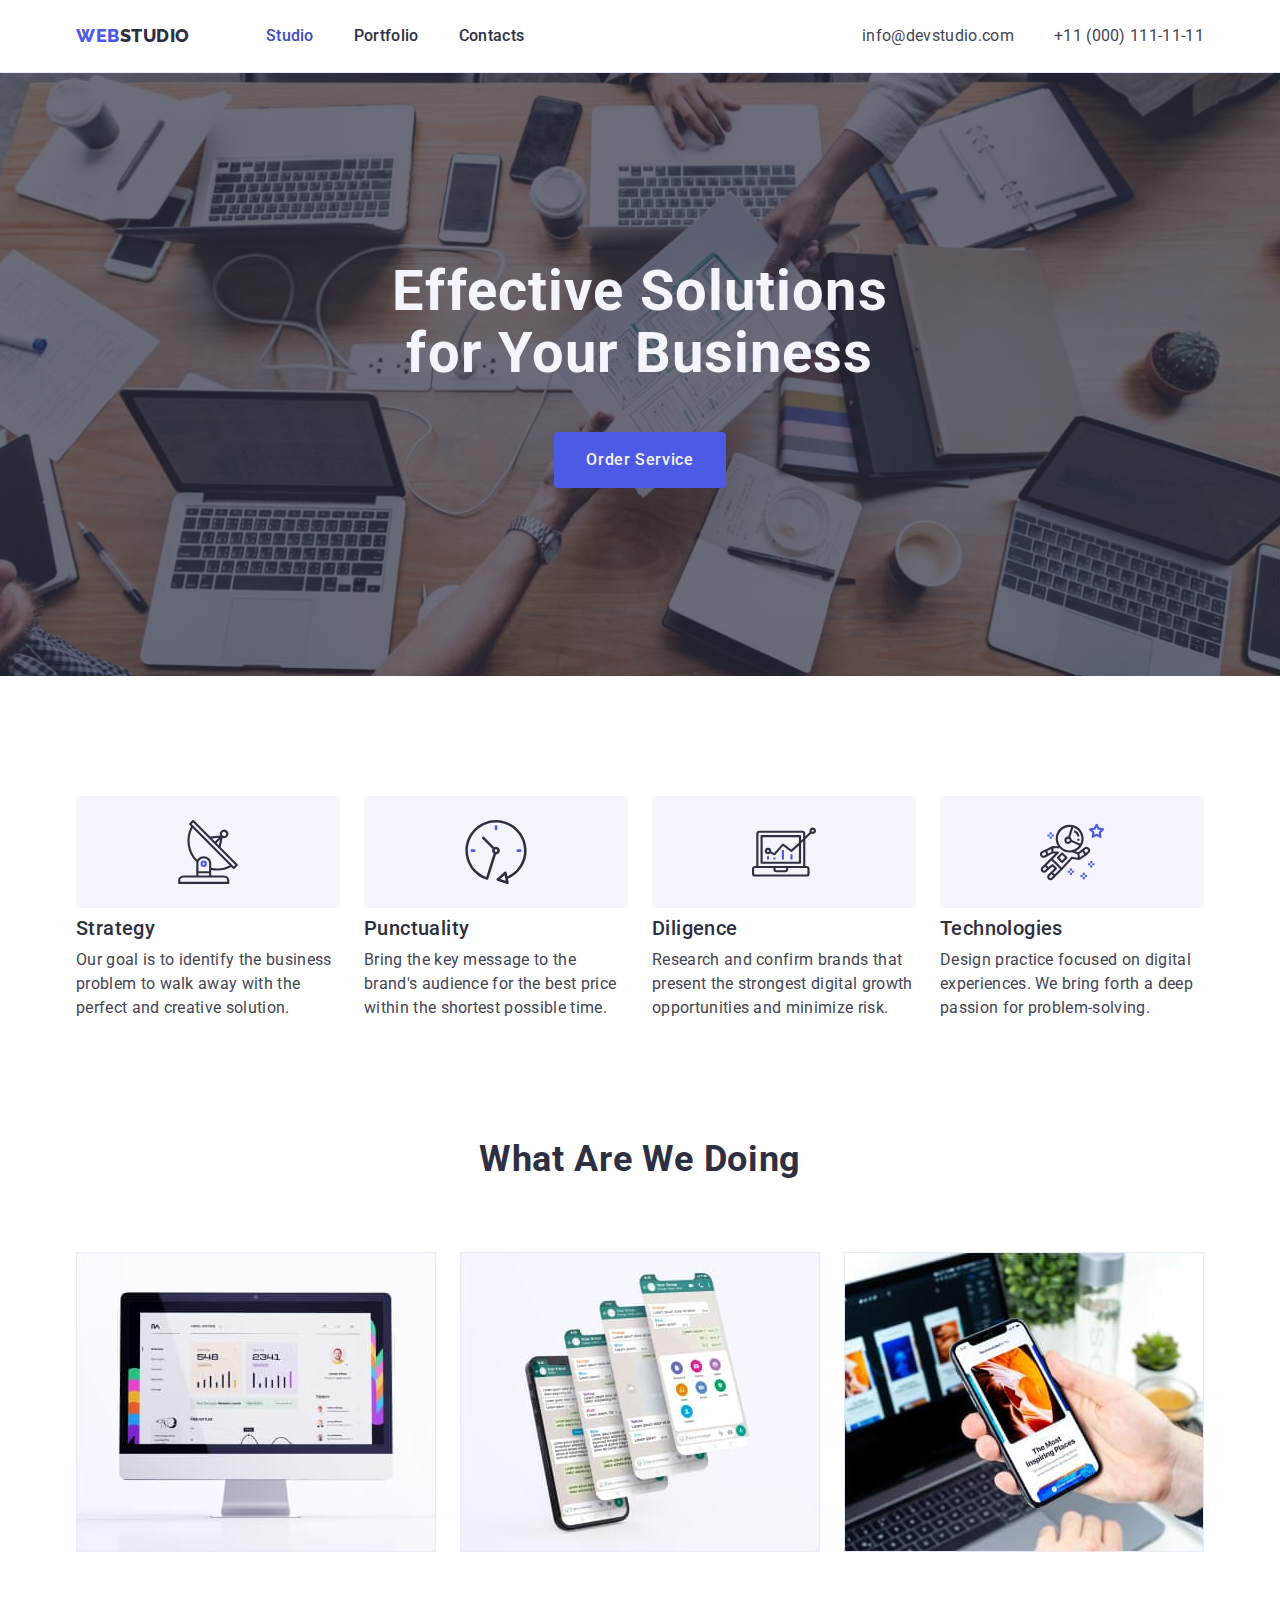
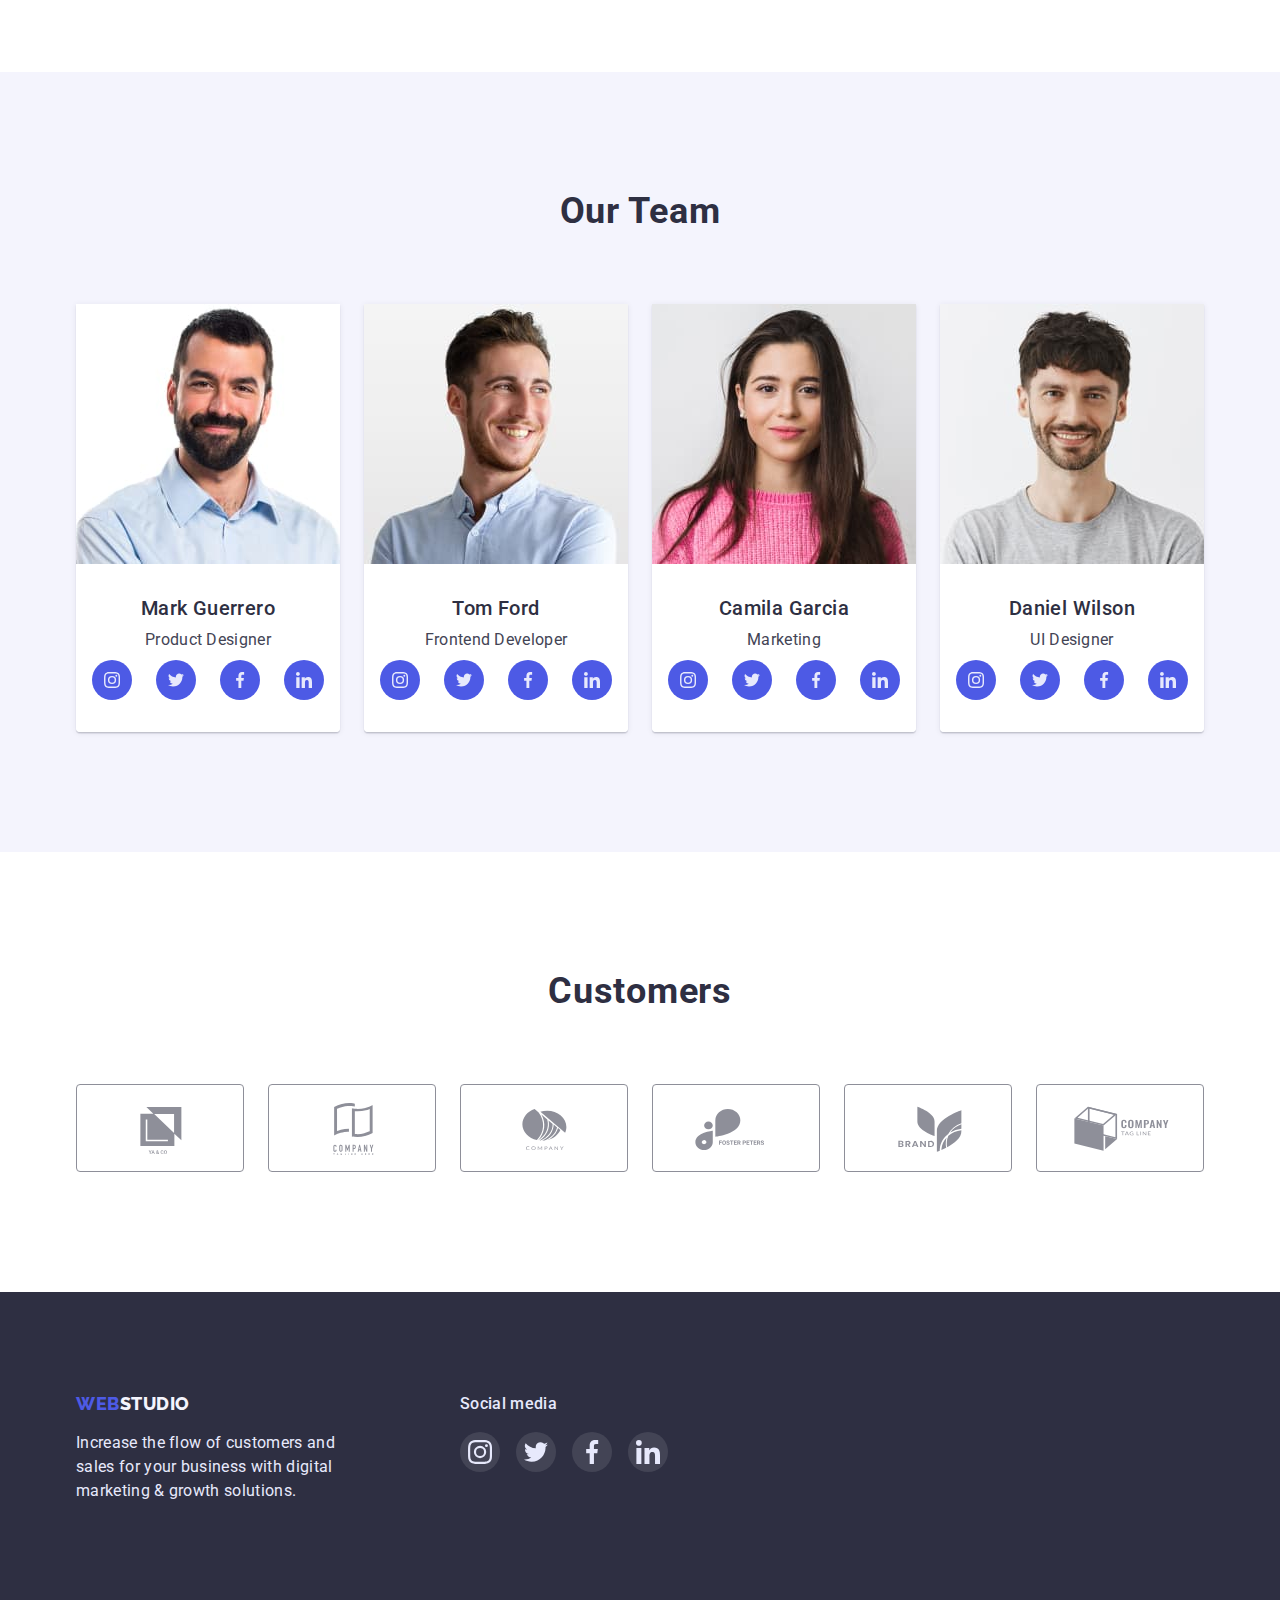
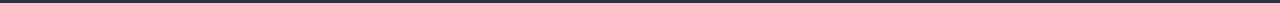
==== index.html @ f2f651f5 "HW 5 started" ====
<!DOCTYPE html>
<html lang="en">

<head>
    <meta charset="UTF-8">
    <meta http-equiv="X-UA-Compatible" content="IE=edge">
    <meta name="viewport" content="width=device-width, initial-scale=1.0">
    <title>WebStudio</title>
    <link
        href="https://fonts.googleapis.com/css2?family=Raleway:wght@800&family=Roboto:wght@400;500;700;900&display=swap"
        rel="stylesheet">
    <link rel="stylesheet"
        href="https://cdnjs.cloudflare.com/ajax/libs/modern-normalize/1.1.0/modern-normalize.min.css">
    <link rel="stylesheet" href="./css/styles.css">
</head>

<body class="body">

    <!-- Header top -->
    <header class="page-header">
        <div class="header container">
            <nav class="header__menu">
                <a href="./index.html" class="logo"> <span class="web">Web</span>Studio</a>
                <ul class="header__nav">
                    <li class="header__list"><a href="./index.html" class="header__link current">Studio</a></li>
                    <li class="header__list"><a href="./portfolio.html" class="header__link">Portfolio</a></li>
                    <li class="header__list"><a href="#contacts" class="header__link">Contacts</a></li>
                </ul>
            </nav>
            <address class="address">
                <ul class="address__list">
                    <li class="address__item">
                        <a href="mailto:info@devstudio.com" class="address__link email">info@devstudio.com</a>
                    </li>
                    <li class="address__item">
                        <a href="tel:+110001111111" class="address__link phone">+11 (000) 111-11-11</a>
                    </li>
                </ul>
            </address>
        </div>
    </header>
    <!-- /Header top -->

    <main>

        <!-- Hero -->
        <section class="hero section overlay">
            <div class="container container--hero">
                <h1 class="hero__title">Effective Solutions for Your Business</h1>
                <button type="button" class="btn">Order Service</button>
            </div>
        </section>
        <!-- /Hero -->

        <!-- Our features -->
        <section class="features section">
            <div class="container">
                <h2 class="visually-hidden">About us</h2>
                <ul class="features__list">
                    <li class="features__element features__element--antenna">
                        <h3 class="features__title">Strategy</h3>
                        <p class="features__description">Our goal is to identify the business
                            problem to walk away with the perfect and creative solution.</p>
                    </li>
                    <li class="features__element features__element--clock">
                        <h3 class="features__title">Punctuality</h3>
                        <p class="features__description">Bring the key message to the brand's audience for the best
                            price within the shortest possible
                            time.</p>
                    </li>
                    <li class="features__element features__element--diagram">
                        <h3 class="features__title">Diligence</h3>
                        <p class="features__description">Research and confirm brands that present the strongest digital
                            growth opportunities and
                            minimize
                            risk.</p>
                    </li>
                    <li class="features__element features__element--astronaut">
                        <h3 class="features__title">Technologies</h3>
                        <p class="features__description">Design practice focused on digital experiences. We bring forth
                            a deep passion for
                            problem-solving.</p>
                    </li>
                </ul>
            </div>
        </section>
        <!-- /About section -->

        <!-- Our work -->
        <section class="work section">
            <div class="container">
                <h2 class="work__title">What are we doing</h2>
                <ul class="work__list">
                    <li class="work__element">
                        <img src="./images/work/work1.jpg" width="360" height="300" alt="website">
                    </li>
                    <li class="work__element">
                        <img src="./images/work/work2.jpg" width="360" height="300" alt="mobile apps">
                    </li>
                    <li class="work__element">
                        <img src="./images/work/work3.jpg" width="360" height="300" alt="design">
                    </li>
                </ul>
            </div>
        </section>
        <!-- /Our work -->

        <!-- Our team -->
        <section class="team section">
            <div class="container">
                <h2 class="team__title">Our Team</h2>
                <ul class="team__list">
                    <li class="team__element">
                        <img src="./images/team/team1.jpg" width="264" height="260" alt="Mark Guerrero">
                        <div class="team__card">
                            <h3 class="team__member">Mark Guerrero</h3>
                            <p class="team__text">Product Designer</p>
                            <ul class="team__sn-list list">
                                <li class="team__sn-element">
                                    <a href="" class="link-socialnetworks">
                                        <svg class="icon-socialnetworks">
                                            <use href="./images/svg/social_media/defs.svg#icon-instagram"></use>
                                        </svg>
                                    </a>
                                </li>
                                <li class="team__sn-element">
                                    <a href="" class="link-socialnetworks">
                                        <svg class="icon-socialnetworks">
                                            <use href="./images/svg/social_media/defs.svg#icon-twitter"></use>
                                        </svg>
                                    </a>
                                </li>
                                <li class="team__sn-element">
                                    <a href="" class="link-socialnetworks">
                                        <svg class="icon-socialnetworks">
                                            <use href="./images/svg/social_media/defs.svg#icon-facebook"></use>
                                        </svg>
                                    </a>
                                </li>
                                <li class="team__sn-element">
                                    <a href="" class="link-socialnetworks">
                                        <svg class="icon-socialnetworks">
                                            <use href="./images/svg/social_media/defs.svg#icon-linkedin"></use>
                                        </svg>
                                    </a>
                                </li>
                            </ul>
                        </div>
                    </li>
                    <li class="team__element">
                        <img src="./images/team/team2.jpg" width="264" height="260" alt="Tom Ford">
                        <div class="team__card">
                            <h3 class="team__member">Tom Ford</h3>
                            <p class="team__text">Frontend Developer</p>
                            <ul class="team__sn-list list">
                                <li class="team__sn-element">
                                    <a href="" class="link-socialnetworks">
                                        <svg class="icon-socialnetworks">
                                            <use href="./images/svg/social_media/defs.svg#icon-instagram"></use>
                                        </svg>
                                    </a>
                                </li>
                                <li class="team__sn-element">
                                    <a href="" class="link-socialnetworks">
                                        <svg class="icon-socialnetworks">
                                            <use href="./images/svg/social_media/defs.svg#icon-twitter"></use>
                                        </svg>
                                    </a>
                                </li>
                                <li class="team__sn-element">
                                    <a href="" class="link-socialnetworks">
                                        <svg class="icon-socialnetworks">
                                            <use href="./images/svg/social_media/defs.svg#icon-facebook"></use>
                                        </svg>
                                    </a>
                                </li>
                                <li class="team__sn-element">
                                    <a href="" class="link-socialnetworks">
                                        <svg class="icon-socialnetworks">
                                            <use href="./images/svg/social_media/defs.svg#icon-linkedin"></use>
                                        </svg>
                                    </a>
                                </li>
                            </ul>
                        </div>
                    </li>
                    <li class="team__element">
                        <img src="./images/team/team3.jpg" width="264" height="260" alt="Camila Garcia">
                        <div class="team__card">
                            <h3 class="team__member">Camila Garcia</h3>
                            <p class="team__text">Marketing</p>
                            <ul class="team__sn-list list">
                                <li class="team__sn-element">
                                    <a href="" class="link-socialnetworks">
                                        <svg class="icon-socialnetworks">
                                            <use href="./images/svg/social_media/defs.svg#icon-instagram"></use>
                                        </svg>
                                    </a>
                                </li>
                                <li class="team__sn-element">
                                    <a href="" class="link-socialnetworks">
                                        <svg class="icon-socialnetworks">
                                            <use href="./images/svg/social_media/defs.svg#icon-twitter"></use>
                                        </svg>
                                    </a>
                                </li>
                                <li class="team__sn-element">
                                    <a href="" class="link-socialnetworks">
                                        <svg class="icon-socialnetworks">
                                            <use href="./images/svg/social_media/defs.svg#icon-facebook"></use>
                                        </svg>
                                    </a>
                                </li>
                                <li class="team__sn-element">
                                    <a href="" class="link-socialnetworks">
                                        <svg class="icon-socialnetworks">
                                            <use href="./images/svg/social_media/defs.svg#icon-linkedin"></use>
                                        </svg>
                                    </a>
                                </li>
                            </ul>
                        </div>
                    </li>
                    <li class="team__element">
                        <img src="./images/team/team4.jpg" width="264" height="260" alt="Daniel Wilson">
                        <div class="team__card">
                            <h3 class="team__member">Daniel Wilson</h3>
                            <p class="team__text">UI Designer</p>
                            <ul class="team__sn-list list">
                                <li class="team__sn-element">
                                    <a href="" class="link-socialnetworks">
                                        <svg class="icon-socialnetworks">
                                            <use href="./images/svg/social_media/defs.svg#icon-instagram"></use>
                                        </svg>
                                    </a>
                                </li>
                                <li class="team__sn-element">
                                    <a href="" class="link-socialnetworks">
                                        <svg class="icon-socialnetworks">
                                            <use href="./images/svg/social_media/defs.svg#icon-twitter"></use>
                                        </svg>
                                    </a>
                                </li>
                                <li class="team__sn-element">
                                    <a href="" class="link-socialnetworks">
                                        <svg class="icon-socialnetworks">
                                            <use href="./images/svg/social_media/defs.svg#icon-facebook"></use>
                                        </svg>
                                    </a>
                                </li>
                                <li class="team__sn-element">
                                    <a href="" class="link-socialnetworks">
                                        <svg class="icon-socialnetworks">
                                            <use href="./images/svg/social_media/defs.svg#icon-linkedin"></use>
                                        </svg>
                                    </a>
                                </li>
                            </ul>
                        </div>
                    </li>
                </ul>
            </div>
        </section>
        <!-- /Our team -->


        <!-- Customers -->

        <section class="customers section">
            <div class="container">
                <h2 class="customers__title">Customers</h2>
                <ul class="customers__list">
                    <li class="customers__element">
                        <a href="" class="customers__link">
                            <svg class="customers__icon">
                                <use href="./images/svg/customers/defs.svg#icon-logo1"></use>
                            </svg>
                        </a>
                    </li>
                    <li class="customers__element">
                        <a href="" class="customers__link">
                            <svg class="customers__icon">
                                <use href="./images/svg/customers/defs.svg#icon-logo2"></use>
                            </svg>
                        </a>
                    </li>
                    <li class="customers__element">
                        <a href="" class="customers__link">
                            <svg class="customers__icon">
                                <use href="./images/svg/customers/defs.svg#icon-logo3"></use>
                            </svg>
                        </a>
                    </li>
                    <li class="customers__element">
                        <a href="" class="customers__link">
                            <svg class="customers__icon">
                                <use href="./images/svg/customers/defs.svg#icon-logo4"></use>
                            </svg>
                        </a>
                    </li>
                    <li class="customers__element">
                        <a href="" class="customers__link">
                            <svg class="customers__icon">
                                <use href="./images/svg/customers/defs.svg#icon-logo5"></use>
                            </svg>
                        </a>
                    </li>
                    <li class="customers__element">
                        <a href="" class="customers__link">
                            <svg class="customers__icon">
                                <use href="./images/svg/customers/defs.svg#icon-logo6"></use>
                            </svg>
                        </a>
                    </li>
                </ul>
            </div>
        </section>
        <!-- /Customers -->

    </main>

    <!-- Footer -->
    <footer class="footer">
        <div class="container footer__container">
            <div class="footer__contacts">
                <a href="./index.html" class="logo footer__logo"> <span class="web">Web</span>Studio</a>
                <p class="footer__text" id="contacts">Increase the flow of customers and sales for your business
                    with
                    digital marketing & growth solutions.
                </p>
            </div>
            <div class="footer__social">
                <p class="footer__social--text">Social media</p>
                <ul class="footer__social--list">
                    <li class="footer__social--element">
                        <a href="" class="footer__social--link">
                            <svg class="footer__social--icon">
                                <use href="./images/svg/social_media/defs.svg#icon-instagram"></use>
                            </svg>
                        </a>
                    </li>
                    <li class="footer__social--element">
                        <a href="" class="footer__social--link">
                            <svg class="footer__social--icon">
                                <use href="./images/svg/social_media/defs.svg#icon-twitter"></use>
                            </svg>
                        </a>
                    </li>
                    <li class="footer__social--element">
                        <a href="" class="footer__social--link">
                            <svg class="footer__social--icon">
                                <use href="./images/svg/social_media/defs.svg#icon-facebook"></use>
                            </svg>
                        </a>
                    </li>
                    <li class="footer__social--element">
                        <a href="" class="footer__social--link">
                            <svg class="footer__social--icon">
                                <use href="./images/svg/social_media/defs.svg#icon-linkedin"></use>
                            </svg>
                        </a>
                    </li>
                </ul>
            </div>
        </div>
    </footer>
    <!-- /Footer -->
</body>

</html>
---- css/styles.css ----
:root {
	--primary-brand: #4d5ae5;
	--pressed-state: #404bbf;
	--dark: #2e2f42;
	--success: #31d0aa;
	--text: #434455;
	--subtle-text: #8e8f99;
	--accent: #e7e9fc;
	--light: #f4f4fd;
	--modal-overlay: #2e2f42;
	--hero-background: #2e2f42;
	--white: #ffffff;
	--card-set-gap: 24px;
	--cornflower: rgba(231, 233, 252, 1);
	--footer-social-bg: rgba(255, 255, 255, 0.1);
	--card-shadow: 0px 1px 6px rgba(46, 47, 66, 0.08), 0px 1px 1px rgba(46, 47, 66, 0.16),
		0px 2px 1px rgba(46, 47, 66, 0.08);
	--portfolio-btn-shadow: 0px 3px 1px rgba(0, 0, 0, 0.1), 0px 2px 1px rgba(0, 0, 0, 0.08),
		0px 2px 2px rgba(0, 0, 0, 0.12);
	--card-shadow-portfolio: 0px 1px 6px rgba(46, 47, 66, 0.08);
}

/* -------------------MAIN PAGE---------------------- */

body {
	background-color: #ffffff;
	color: var(--text);

	font-family: Roboto, sans-serif;
	font-style: normal;
}

/* -------------------GLOBAL---------------------- */

a {
	text-decoration: none;
	font-style: normal;
}

ul,
ol {
	margin: 0;
	padding: 0;
	list-style: none;
}

img {
	display: block;
	max-width: 100%;
	height: auto;
}

h1,
h2,
h3,
p {
	margin: 0;
}

li {
	padding: 0;
	margin: 0;
	list-style: none;
}

.visually-hidden {
	white-space: nowrap;
	position: absolute;
	width: 1px;
	height: 1px;
	overflow: hidden;
	border: 0;
	padding: 0;
	clip: rect(0 0 0 0);
	clip-path: inset(50%);
	margin: -1px;
}

/* -------------------FLEXBOX---------------------- */

.container {
	width: 1158px;
	padding-left: 15px;
	padding-right: 15px;
	margin-left: auto;
	margin-right: auto;
	/* outline: 2px solid tomato; */
}

.section {
	padding-top: 120px;
	padding-bottom: 120px;
}

.section--no-padding {
	padding-top: 0px;
	padding-bottom: 0px;
}

/* -------------------HEADER---------------------- */

.page-header {
	border-bottom: 1px solid var(--cornflower);
	box-shadow: 0px 2px 1px rgba(46, 47, 66, 0.08), 0px 1px 1px rgba(46, 47, 66, 0.16), 0px 1px 6px rgba(46, 47, 66, 0.08);
}

.logo {
	padding: 24px 0 24px;

	color: var(--dark);

	font-family: Raleway;
	text-transform: uppercase;
	font-weight: 800;
	font-size: 18px;
	line-height: 1.3;
	letter-spacing: 0.03em;
}

.web {
	color: var(--primary-brand);
}

/* -------------------SITE NAV---------------------- */

.header,
.header__nav,
.header__menu,
.address__list {
	display: flex;
	align-items: center;
}

.header__nav {
	margin-left: 76px;
}

.header__link {
	display: block;
	padding: 24px 0 24px;
	color: var(--dark);

	font-weight: 500;
	font-size: 16px;
	line-height: 1.5;
	letter-spacing: 0.02em;
}

.current,
.header__link:hover,
.header__link:focus {
	color: var(--pressed-state);
}

.address {
	margin-left: auto;
}

.address__link {
	display: block;
	padding: 24px 0 24px;
	color: var(--text);

	font-size: 16px;
	line-height: 1.5;
	letter-spacing: 0.02em;
}

.header__list,
.address__item {
	margin-right: 40px;
}

.header__list:last-child,
.address__item:last-child {
	margin-right: 0px;
}

.address__link:hover,
.address__link:focus {
	color: var(--pressed-state);
}

/* -------------------HERO---------------------- */

.hero {
	padding-top: 188px;
	padding-bottom: 188px;
	text-align: center;

	/* background: var(--hero-background); */
}

.container--hero {
	width: 530px;
}

.overlay {
	max-width: 1440px;
	margin-left: auto;
	margin-right: auto;
	background-image: linear-gradient(to right, rgba(46, 47, 66, 0.7), rgba(46, 47, 66, 0.7)),
		url("../images/people-office.jpg");
	background-size: cover;
	background-position: center;
	background-repeat: no-repeat;
}

.hero__title {
	margin-bottom: 48px;

	color: var(--light);
	font-size: 56px;
	line-height: 1.1;

	letter-spacing: 0.02em;
}

/* -------------------BUTTON---------------------- */

.btn {
	min-width: 169px;
	padding: 16px 32px;

	color: var(--light);
	background-color: var(--primary-brand);
	cursor: pointer;
	border: 0mm;
	border-radius: 4px;

	font-family: Roboto, sans-serif;
	font-weight: 500;
	font-size: 16px;
	line-height: 1.5;
	text-align: center;
	letter-spacing: 0.04em;
}

.btn:hover,
.btn:focus {
	background-color: var(--pressed-state);
}

/* -------------------PORTFOLIO BUTTON--------------------- */

.portfolio__section {
	padding-top: 96px;
	padding-bottom: 120px;
}

.navigation__list {
	align-items: center;
}

.navigation__li:not(:last-child) {
	margin-right: 24px;
}

.btn--portfolio {
	color: var(--primary-brand);
	background-color: var(--light);
	border: 1px solid var(--cornflower);
}

.btn--portfolio {
	min-width: auto;
	padding: 12px 24px 12px 24px;
}

.btn--portfolio:hover,
.btn--portfolio:focus {
	color: var(--light);
	background-color: var(--pressed-state);
	box-shadow: var(--portfolio-btn-shadow);
}

/* -------------------FEATURES SECTION---------------------- */

.features__list {
	display: flex;
}

.features__element {
	width: 264px;
}

.features__element:not(:last-child) {
	margin-right: 24px;
}

.features__title {
	margin-bottom: 8px;

	color: var(--dark);

	font-weight: 500;
	font-size: 20px;
	line-height: 1.2;
	letter-spacing: 0.02em;
}

.features__description {
	font-size: 16px;
	line-height: 1.5;
	letter-spacing: 0.02em;
}

.features__element::before {
	display: block;
	content: "";
	height: 112px;
	margin-bottom: 8px;
	border-radius: 4px;
	background-size: contain;
	background-repeat: no-repeat;
	background-position: center;
	background-size: 64px;
	background-color: var(--light);
}

.features__element--antenna::before {
	background-image: url(../images/svg/features/antenna.svg);
}

.features__element--clock::before {
	background-image: url(../images/svg/features/clock.svg);
}

.features__element--diagram::before {
	background-image: url(../images/svg/features/diagram.svg);
}

.features__element--astronaut::before {
	background-image: url(../images/svg/features/astronaut.svg);
}
/* -------------------WORK SECTION---------------------- */

.work {
	padding-top: 0;
}

.work__list,
.team__list {
	display: flex;
}

.work__element:not(:last-child) {
	margin-right: 24px;
}

.work__title,
.team__title,
.customers__title {
	margin-bottom: 72px;

	color: var(--dark);

	font-size: 36px;
	line-height: 1.11;
	text-align: center;
	letter-spacing: 0.02em;
	text-transform: capitalize;
}

/* -------------------TEAM SECTION---------------------- */

.team {
	background: var(--light);
}

.team__list .team__element:last-child {
	margin-right: 0px;
}

.team__element {
	margin-right: 24px;
	box-sizing: border-box;
	box-shadow: var(--card-shadow);
	border-radius: 0px 0px 4px 4px;
	overflow: hidden;

	background-color: var(--light);
}

.team__card {
	padding: 32px 16px;
	background-color: var(--white);
	text-align: center;
}

.team__member {
	margin-bottom: 8px;
	color: var(--dark);

	font-weight: 500;
	font-size: 20px;
	line-height: 1.2;
	text-align: center;
	letter-spacing: 0.02em;
}

.team__text {
	margin-bottom: 8px;
	font-size: 16px;
	line-height: 1.5;
	text-align: center;
	letter-spacing: 0.02em;
}

.team__sn-list {
	display: flex;
	align-items: center;
	flex-wrap: wrap;
	column-gap: 24px;
	padding: 0;
	margin: 0;
}

.link-socialnetworks {
	width: 40px;
	height: 40px;
	display: flex;
	flex-direction: row;
	align-items: center;
	justify-content: center;
	border-radius: 50px;
	background-color: var(--primary-brand);
}

.icon-socialnetworks {
	width: 16px;
	height: 16px;
	fill: var(--accent);
}

.link-socialnetworks:hover,
.link-socialnetworks:focus {
	background-color: var(--pressed-state);
}

/* -------------------CUSTOMERS SECTION---------------------- */

.customers__list {
	display: flex;
	justify-content: space-between;
}

.customers__link {
	display: flex;
	align-items: center;
	justify-content: center;
	width: 168px;
	height: 88px;
	margin-right: 24px;
	box-sizing: border-box;
	border: 1px solid var(--subtle-text);
	border-radius: 4px;
}

.customers__link:last-child {
	margin-right: 0px;
}

.customers__icon {
	width: 104px;
	height: 56px;
	fill: var(--subtle-text);
}

.customers__link:hover .customers__icon,
.customers__link:focus .customers__icon {
	fill: var(--pressed-state);
}

.customers__link:hover,
.customers__link:focus {
	border: 1px solid var(--pressed-state);
	fill: var(--pressed-state);
}

/* -------------------PORTFOLIO---------------------- */

.navigation__list {
	display: flex;
	justify-content: center;
	margin-bottom: 72px;
}

.portfolio__list {
	display: flex;
	flex-wrap: wrap;
	gap: 48px 24px;
	padding: 0;
	margin: 0;
}

.portfolio__element {
	width: 360px;
	border: 1px solid var(--accent);
	box-shadow: var(--card-shadow-portfolio);
}

.portfolio__element:nth-child(n + 7) {
	margin-bottom: 0px;
}

.portfolio__link:hover,
.portfolio__link:focus {
	display: block;
	box-shadow: var(--card-shadow);
}

.portfolio__card {
	padding: 32px 16px;
	background-color: var(--white);
	border-left: 1px solid var(--cornflower);
	border-right: 1px solid var(--cornflower);
	border-bottom: 1px solid var(--cornflower);
}

.portfolio__item {
	margin-bottom: 8px;
	color: var(--dark);
	font-weight: 500;
	font-size: 20px;
	line-height: 1.2;

	letter-spacing: 0.02em;
}

.portfolio__text {
	color: var(--text);
	font-size: 16px;
	line-height: 1.5;

	letter-spacing: 0.02em;
}

/* -------------------FOOTER---------------------- */

.footer {
	padding: 100px 16px 100px;
	background: var(--dark);
}

.footer__container {
	display: flex;
}

.footer__logo {
	display: inline-block;
	margin-bottom: 16px;
	padding: 0;
	color: var(--light);
}

.footer__text {
	width: 264px;
	color: var(--accent);
	font-size: 16px;
	line-height: 1.5;
	letter-spacing: 0.02em;
}

.footer__social {
	margin-left: 120px;
}

.footer__social--text {
	margin-bottom: 16px;

	color: var(--accent);

	font-style: normal;
	font-weight: 500;
	font-size: 16px;
	line-height: 1.5;
	letter-spacing: 0.02em;
}

.footer__social--list {
	display: flex;
	gap: 16px;
}

.footer__social--element {
	height: 40px;
	width: 40px;
	border-radius: 50%;
	cursor: pointer;
	background-color: var(--footer-social-bg);
}

.footer__social--link {
	width: 40px;
	height: 40px;
	display: flex;
	flex-direction: row;
	align-items: center;
	justify-content: center;
	border-radius: 50px;
	fill: var(--accent);
}

.footer__social--link:hover,
.footer__social--link:focus {
	background-color: var(--success);
}

.footer__social--icon {
	width: 24px;
	height: 24px;
}
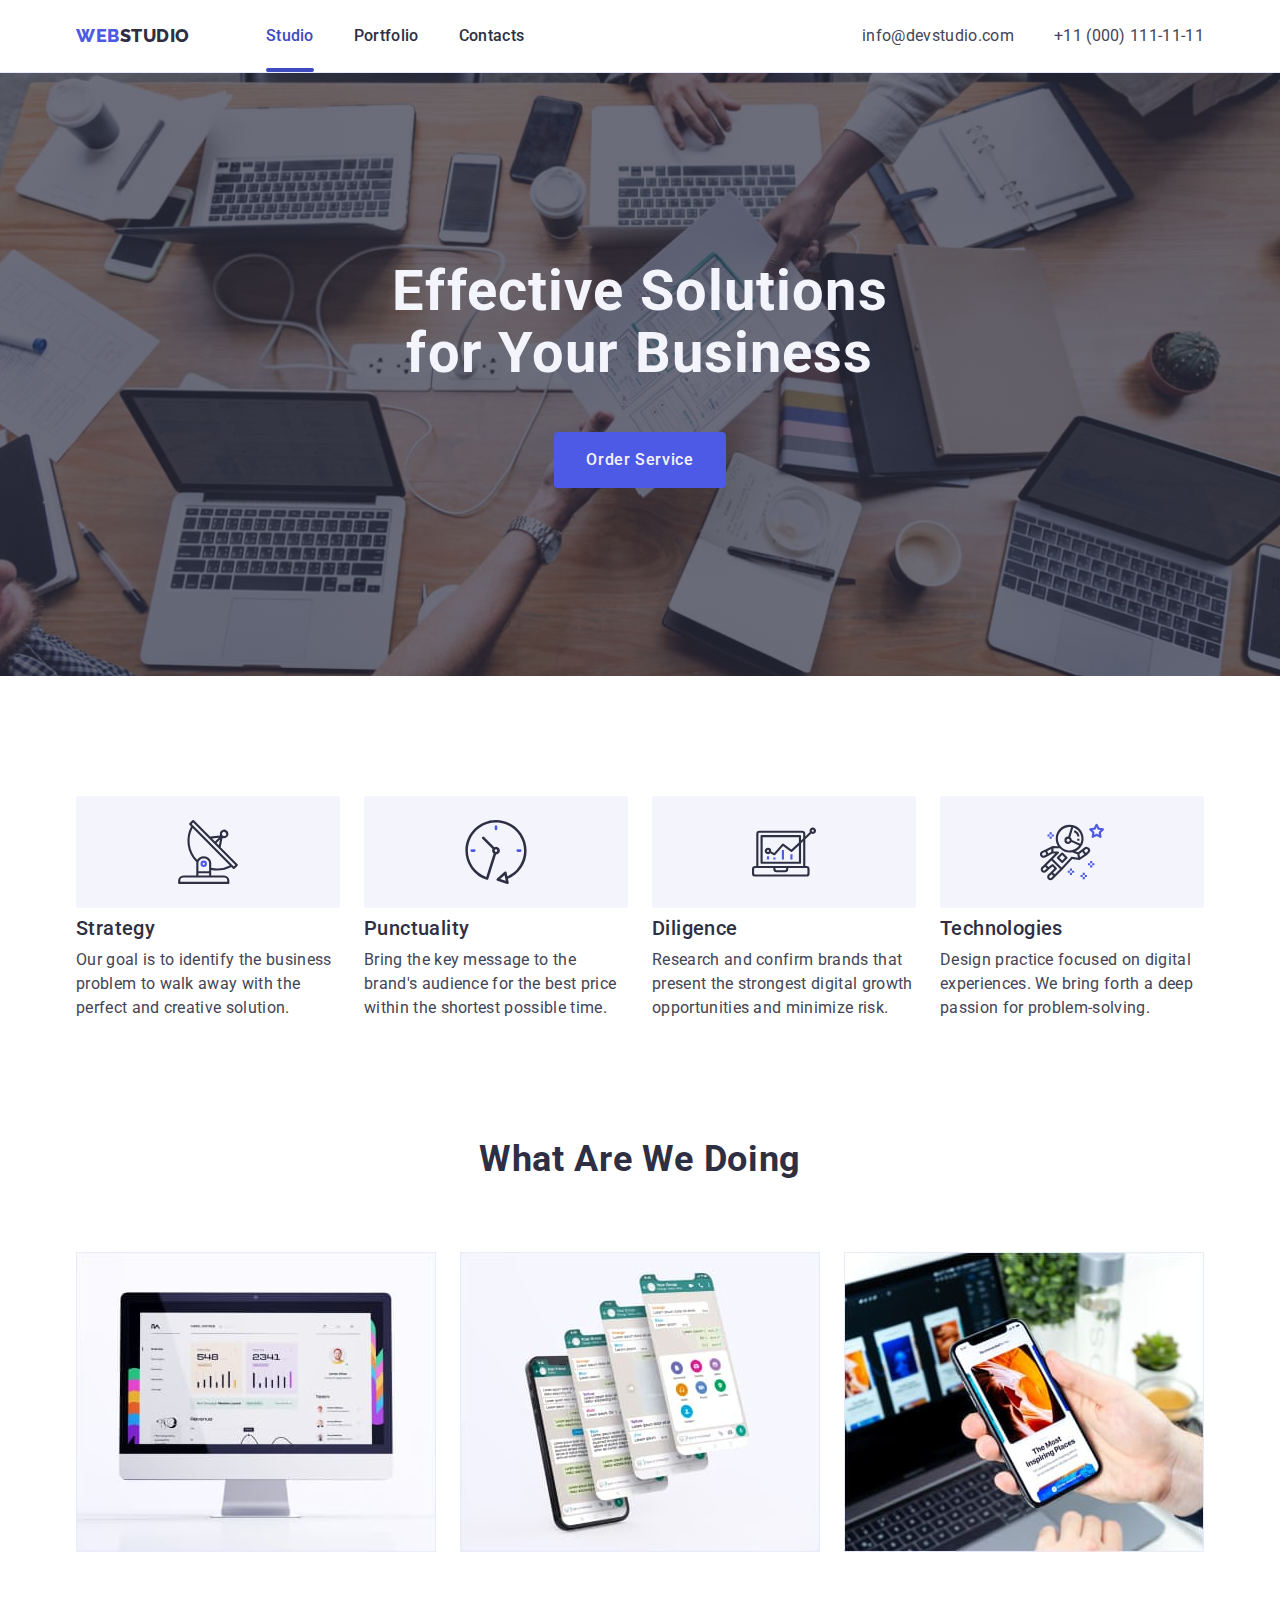
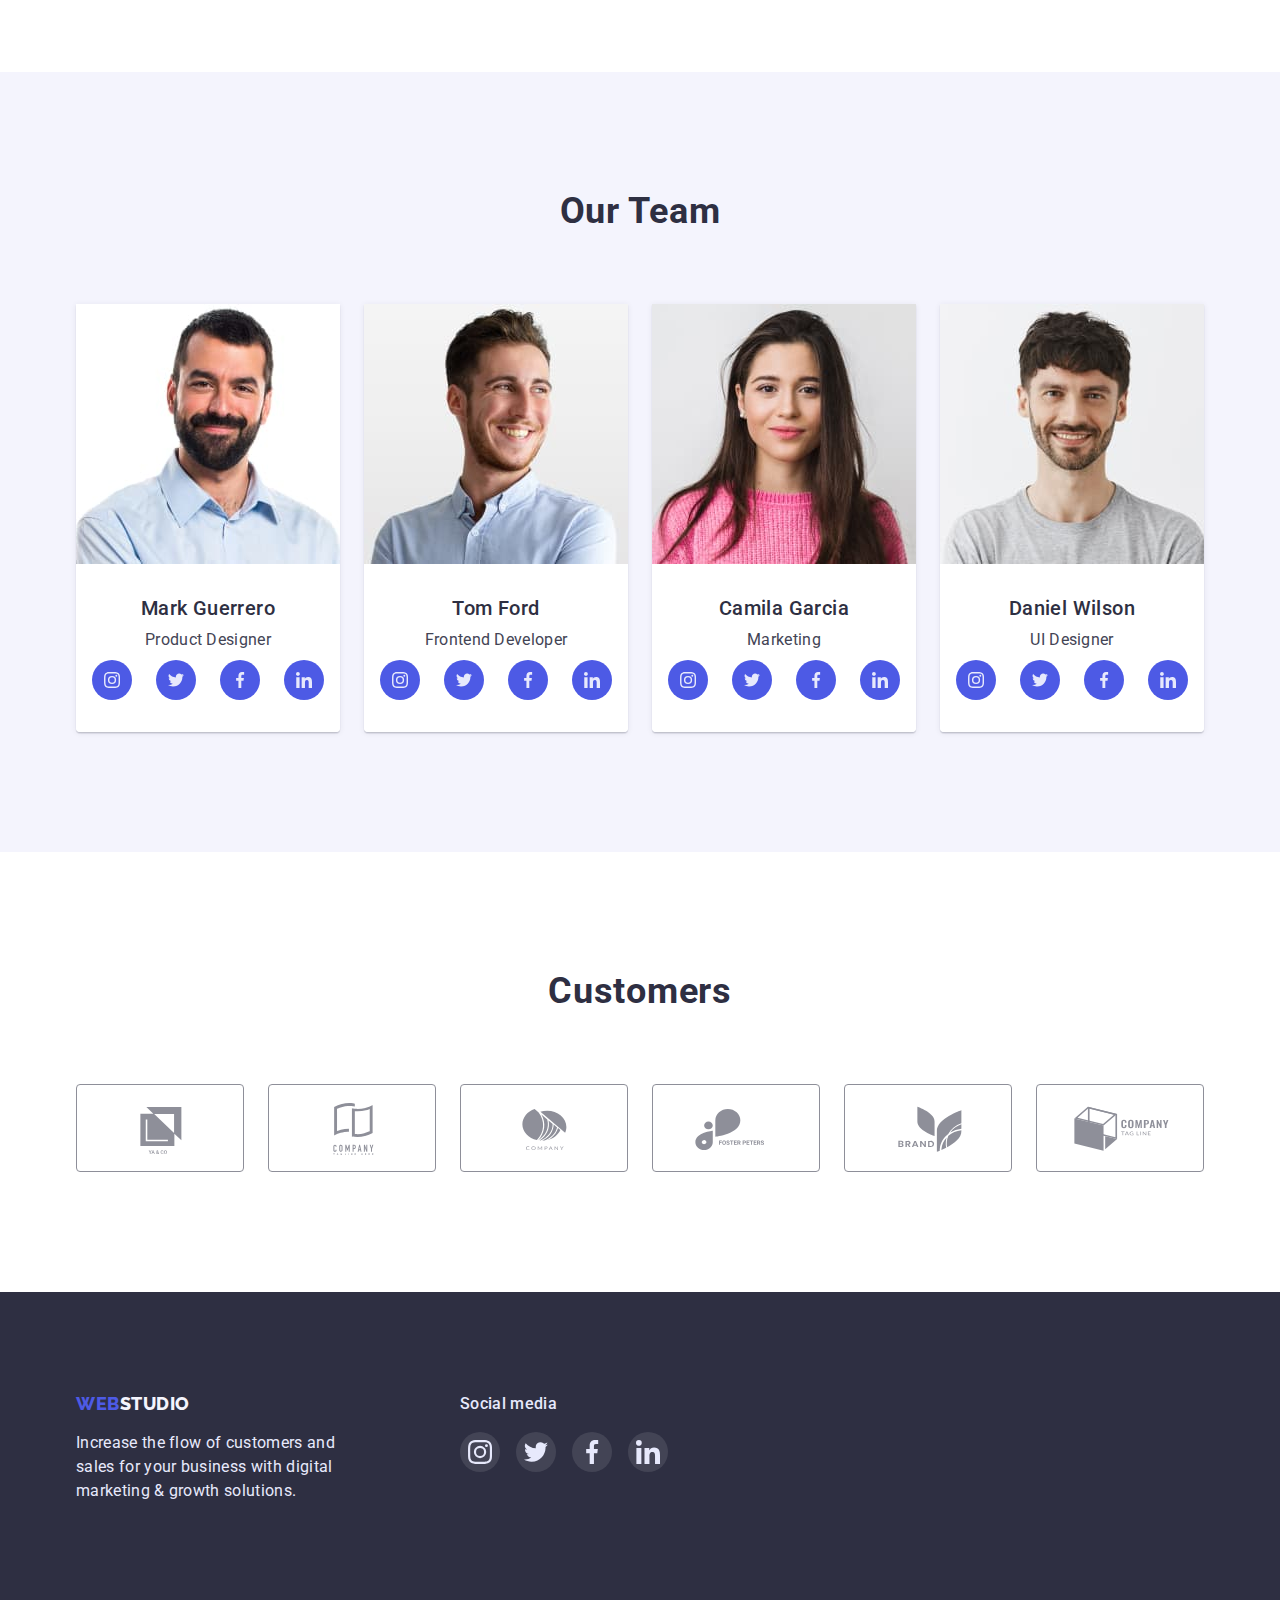
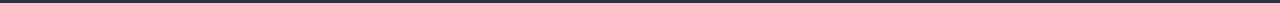
==== commit dc2f004f: "animation finished" ====
--- a/index.html
+++ b/index.html
@@ -47,8 +47,20 @@
         <section class="hero section overlay">
             <div class="container container--hero">
                 <h1 class="hero__title">Effective Solutions for Your Business</h1>
-                <button type="button" class="btn">Order Service</button>
-            </div>
+                <button type="button" class="btn" data-modal-open>Order Service</button>
+
+                <div class="backdrop is-hidden" data-modal>
+                    <div class="modal">
+                        <p class="backdrop-text">Lorem ipsum dolor</p>
+                        <button class="close-button" data-modal-close>
+                            <svg class="close-icon">
+                                <use href="./images/svg/hero/defs.svg#icon-close-black"></use>
+                            </svg>
+                        </button>
+                    </div>
+                </div>
+            </div>
+            <script src="./js/modal.js"></script>
         </section>
         <!-- /Hero -->
 
--- a/css/styles.css
+++ b/css/styles.css
@@ -13,11 +13,14 @@
 	--card-set-gap: 24px;
 	--cornflower: rgba(231, 233, 252, 1);
 	--footer-social-bg: rgba(255, 255, 255, 0.1);
+	--backdrop-color: rgba(0, 0, 0, 0.2);
+	--backdrop-frame-color: rgba(255, 255, 255, 1);
 	--card-shadow: 0px 1px 6px rgba(46, 47, 66, 0.08), 0px 1px 1px rgba(46, 47, 66, 0.16),
 		0px 2px 1px rgba(46, 47, 66, 0.08);
 	--portfolio-btn-shadow: 0px 3px 1px rgba(0, 0, 0, 0.1), 0px 2px 1px rgba(0, 0, 0, 0.08),
 		0px 2px 2px rgba(0, 0, 0, 0.12);
 	--card-shadow-portfolio: 0px 1px 6px rgba(46, 47, 66, 0.08);
+	--timing: cubic-bezier(0.4, 0, 0.2, 1);
 }
 
 /* -------------------MAIN PAGE---------------------- */
@@ -136,6 +139,7 @@
 }
 
 .header__link {
+	position: relative;
 	display: block;
 	padding: 24px 0 24px;
 	color: var(--dark);
@@ -150,6 +154,21 @@
 .header__link:hover,
 .header__link:focus {
 	color: var(--pressed-state);
+	transition: color 250ms var(--timing);
+}
+
+.current::after {
+	content: "";
+	position: absolute;
+	left: 0;
+	bottom: 0;
+
+	display: block;
+	width: 100%;
+	height: 4px;
+	border-radius: 2px;
+
+	background-color: var(--pressed-state);
 }
 
 .address {
@@ -179,6 +198,7 @@
 .address__link:hover,
 .address__link:focus {
 	color: var(--pressed-state);
+	transition: color 250ms var(--timing);
 }
 
 /* -------------------HERO---------------------- */
@@ -187,8 +207,6 @@
 	padding-top: 188px;
 	padding-bottom: 188px;
 	text-align: center;
-
-	/* background: var(--hero-background); */
 }
 
 .container--hero {
@@ -216,6 +234,76 @@
 	letter-spacing: 0.02em;
 }
 
+.backdrop {
+	position: fixed;
+	top: 0;
+	left: 0;
+
+	width: 100%;
+	height: 100%;
+
+	background-color: var(--backdrop-color);
+
+	transition: opacity 250ms var(--timing), visibility 250ms var(--timing);
+}
+
+.modal {
+	position: absolute;
+	top: 50%;
+	left: 50%;
+	transform: translate(-50%, -50%);
+	border-radius: 4px;
+
+	width: 408px;
+	height: 576px;
+
+	padding: 40px 20px 40px 20px;
+	text-align: center;
+
+	background-color: var(--backdrop-frame-color);
+	box-shadow: 0px 2px 3px rgba(0, 0, 0, 0.2), 0px 1px 3px rgba(0, 0, 0, 0.14), 0px 1px 5px rgba(0, 0, 0, 0.12);
+}
+
+.backdrop.is-hidden {
+	visibility: hidden;
+	opacity: 0;
+	pointer-events: none;
+
+	transition: opacity 250ms var(--timing), visibility 250ms var(--timing);
+}
+
+.close-button {
+	position: absolute;
+	top: 24px;
+	right: 24px;
+
+	display: flex;
+	align-items: center;
+	justify-content: center;
+	width: 24px;
+	height: 24px;
+
+	background: var(--accent);
+	border: 2px solid var(--backdrop-color);
+	border-radius: 50px;
+	box-sizing: border-box;
+
+	cursor: pointer;
+}
+
+.close-icon {
+	width: 8px;
+	height: 8px;
+	fill: var(--dark);
+	transition: fill 250ms var(--timing);
+}
+
+.close-icon:hover,
+.close-icon:focus {
+	fill: var(--pressed-state);
+	transition: fill 250ms var(--timing);
+}
+
 /* -------------------BUTTON---------------------- */
 
 .btn {
@@ -239,6 +327,7 @@
 .btn:hover,
 .btn:focus {
 	background-color: var(--pressed-state);
+	transition: background-color 250ms var(--timing);
 }
 
 /* -------------------PORTFOLIO BUTTON--------------------- */
@@ -436,6 +525,7 @@
 .link-socialnetworks:hover,
 .link-socialnetworks:focus {
 	background-color: var(--pressed-state);
+	transition: background-color 250ms var(--timing);
 }
 
 /* -------------------CUSTOMERS SECTION---------------------- */
@@ -470,12 +560,14 @@
 .customers__link:hover .customers__icon,
 .customers__link:focus .customers__icon {
 	fill: var(--pressed-state);
+	transition: fill 250ms var(--timing);
 }
 
 .customers__link:hover,
 .customers__link:focus {
 	border: 1px solid var(--pressed-state);
 	fill: var(--pressed-state);
+	transition: border 250ms var(--timing);
 }
 
 /* -------------------PORTFOLIO---------------------- */
@@ -508,6 +600,7 @@
 .portfolio__link:focus {
 	display: block;
 	box-shadow: var(--card-shadow);
+	transition: box-shadow 250ms var(--timing);
 }
 
 .portfolio__card {
@@ -536,6 +629,40 @@
 	letter-spacing: 0.02em;
 }
 
+.portfolio__image {
+	position: relative;
+	overflow: hidden;
+}
+
+.portfolio__overlay {
+	position: absolute;
+	bottom: 0;
+	left: 0;
+	background-color: var(--primary-brand);
+
+	transform: translateY(101%);
+	pointer-events: none;
+	opacity: 1;
+
+	transition: transform 250ms var(--timing);
+}
+
+.overlay__text {
+	padding: 40px 32px 164px;
+	font-style: normal;
+	font-weight: 400;
+	font-size: 16px;
+	line-height: 1.5;
+	letter-spacing: 0.02em;
+
+	color: var(--light);
+}
+
+.portfolio__element:hover .portfolio__overlay,
+.portfolio__element:focus-within .portfolio__overlay {
+	transform: translateY(0);
+}
+
 /* -------------------FOOTER---------------------- */
 
 .footer {
@@ -605,6 +732,7 @@
 .footer__social--link:hover,
 .footer__social--link:focus {
 	background-color: var(--success);
+	transition: background-color 250ms var(--timing);
 }
 
 .footer__social--icon {
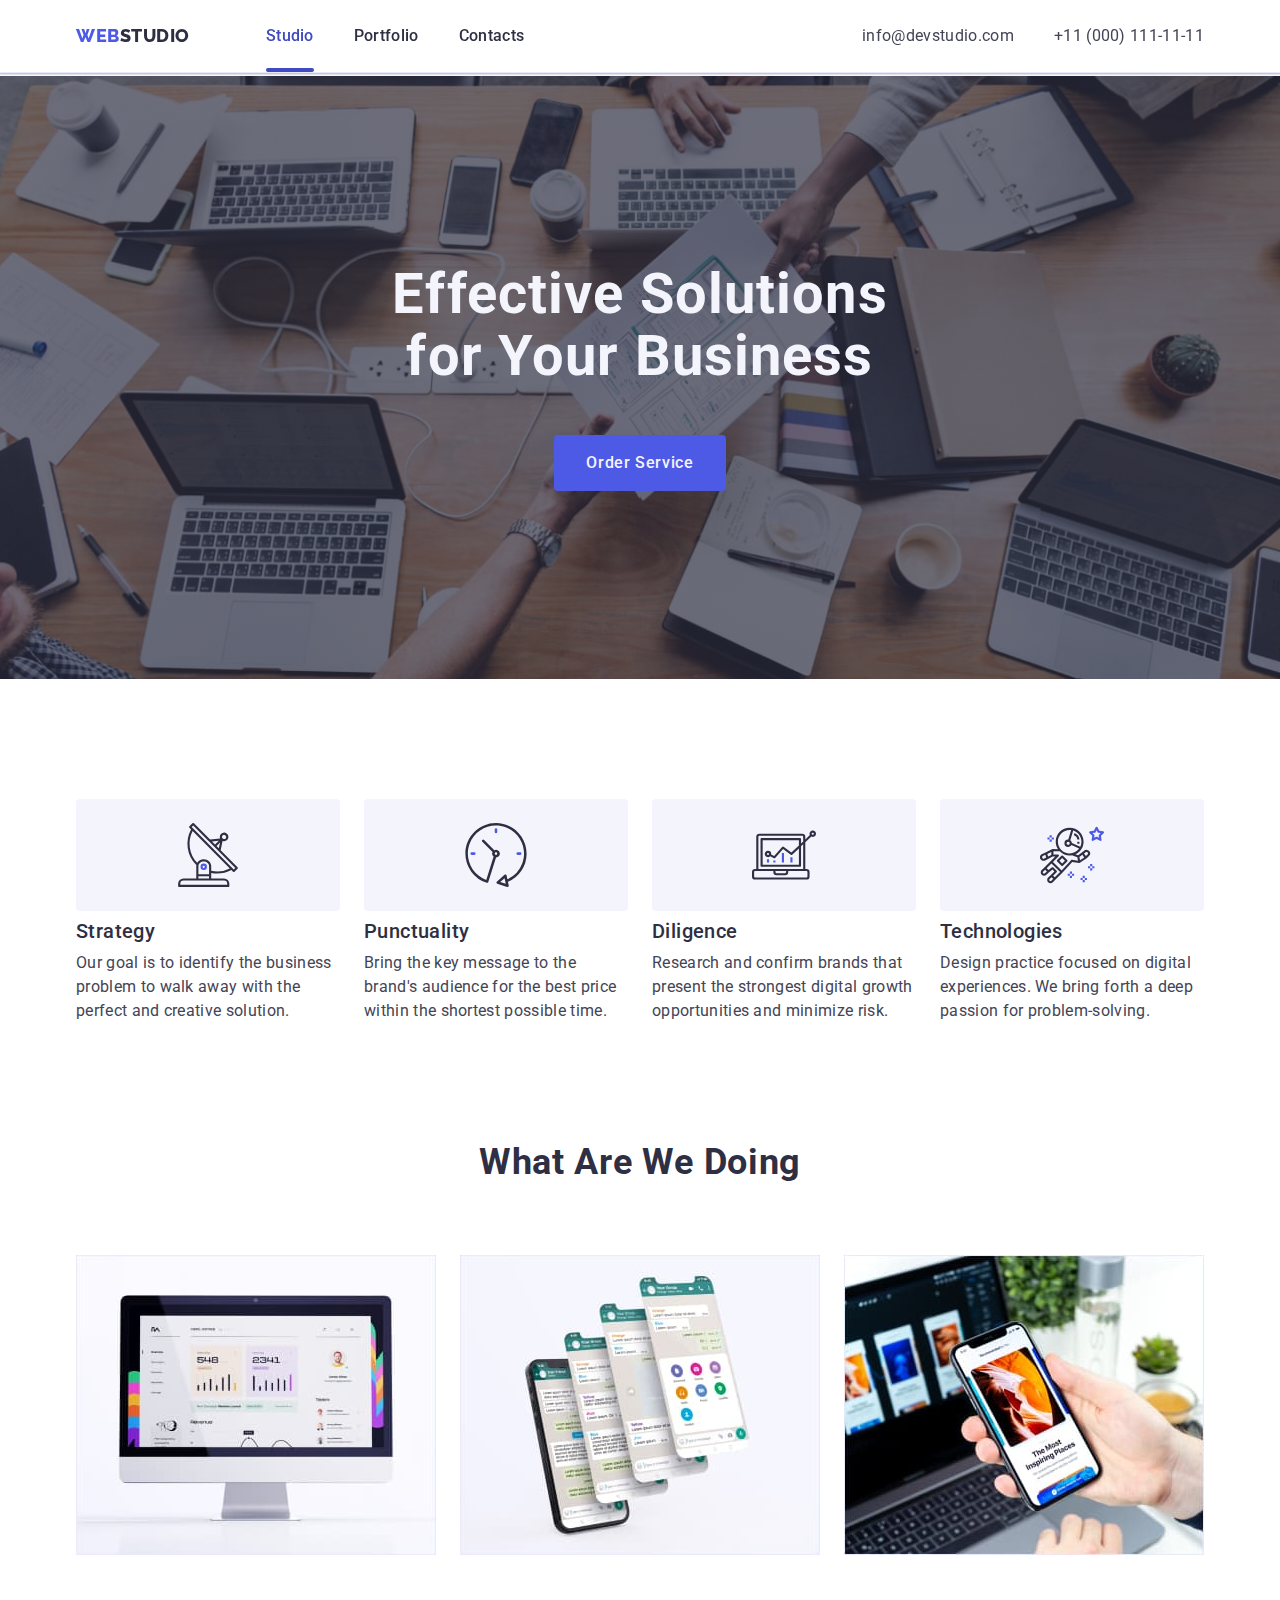
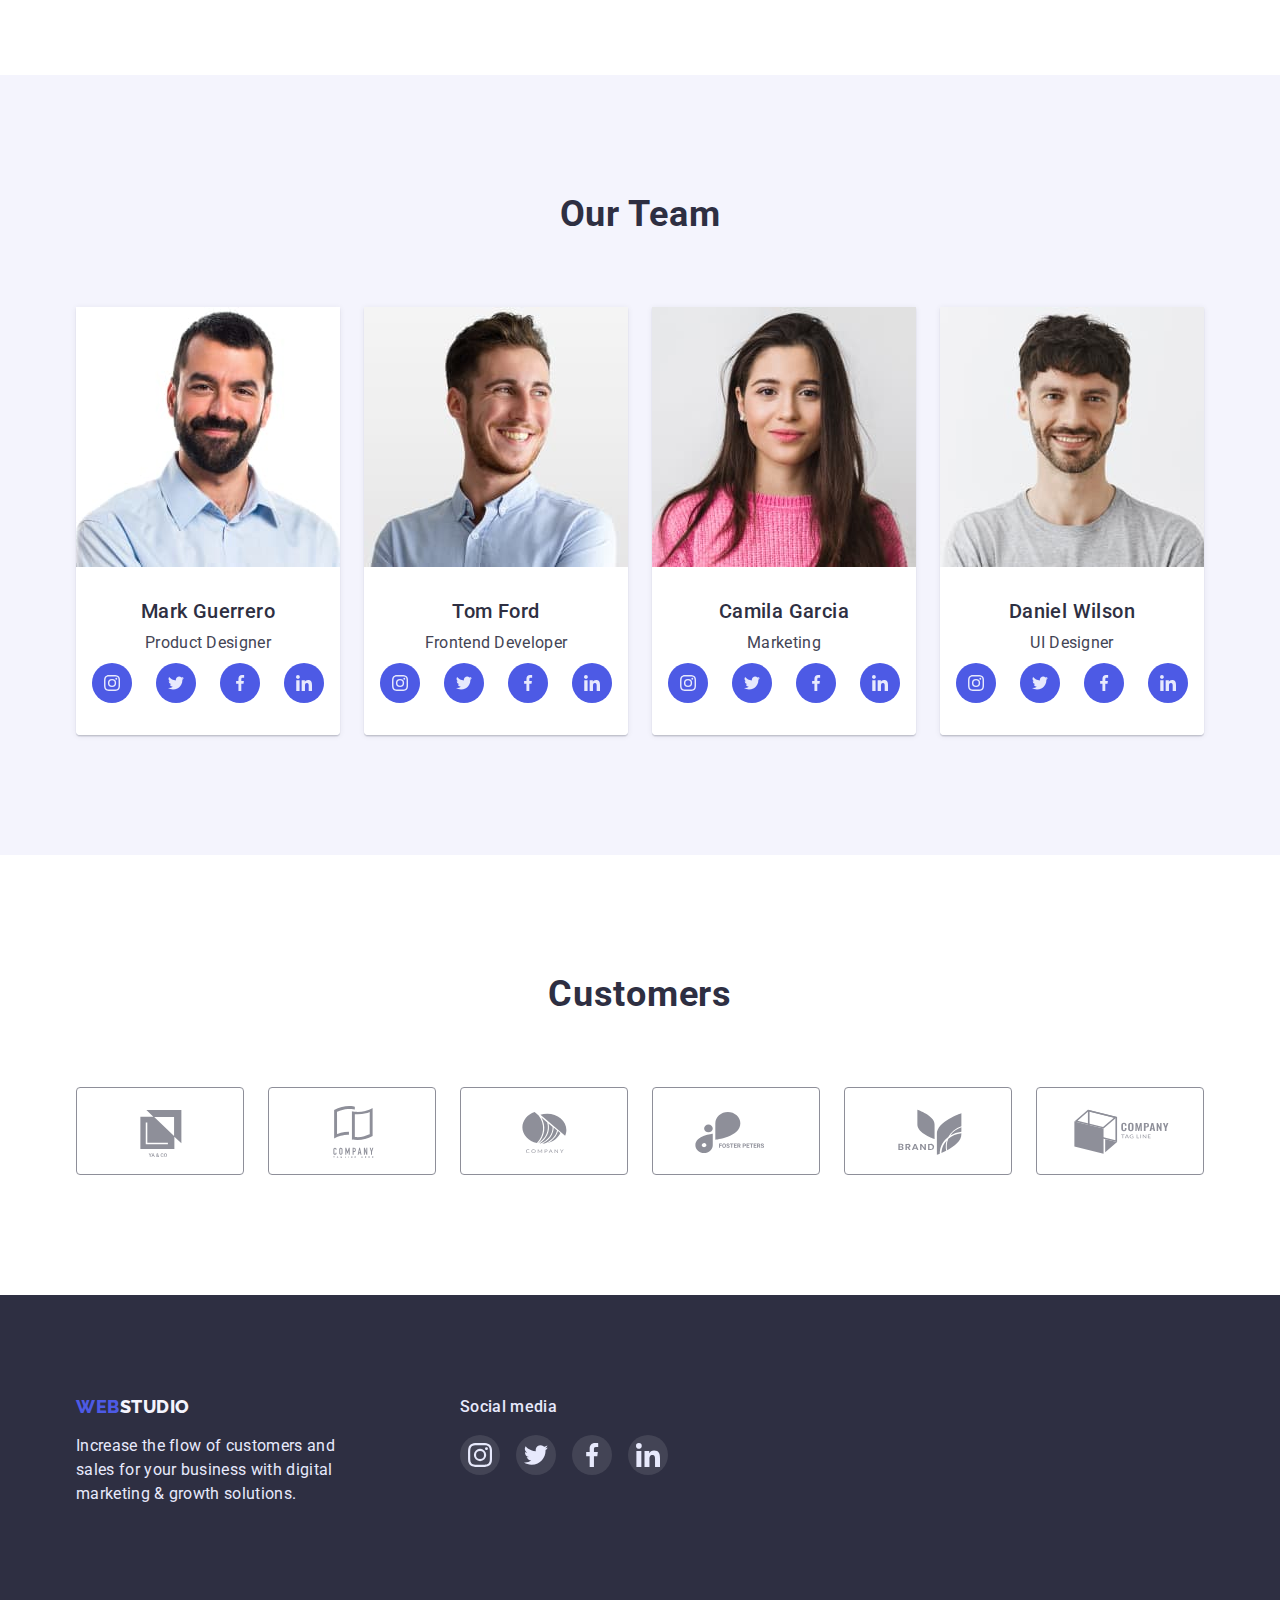
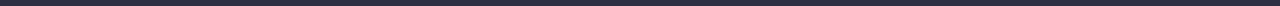
==== commit 8d6fb95f: "fixed header added" ====
--- a/index.html
+++ b/index.html
@@ -17,7 +17,7 @@
 <body class="body">
 
     <!-- Header top -->
-    <header class="page-header">
+    <header class="page page__header">
         <div class="header container">
             <nav class="header__menu">
                 <a href="./index.html" class="logo"> <span class="web">Web</span>Studio</a>
@@ -47,13 +47,13 @@
         <section class="hero section overlay">
             <div class="container container--hero">
                 <h1 class="hero__title">Effective Solutions for Your Business</h1>
-                <button type="button" class="btn" data-modal-open>Order Service</button>
-
-                <div class="backdrop is-hidden" data-modal>
+                <button type="button" class="btn" data__modal--open>Order Service</button>
+
+                <div class="backdrop backdrop--hidden" data__modal>
                     <div class="modal">
-                        <p class="backdrop-text">Lorem ipsum dolor</p>
-                        <button class="close-button" data-modal-close>
-                            <svg class="close-icon">
+                        <p class="backdrop__text">Leave your contacts and we will call you back</p>
+                        <button class="close__button" data__modal--close>
+                            <svg class="close__icon">
                                 <use href="./images/svg/hero/defs.svg#icon-close-black"></use>
                             </svg>
                         </button>
@@ -377,6 +377,15 @@
         </div>
     </footer>
     <!-- /Footer -->
+
+    <script>
+        const { height: pageHeaderHeight } = document
+            .querySelector(".page__header")
+            .getBoundingClientRect();
+
+        document.body.style.paddingTop = '${pageHeaderHeight}px';
+    </script>
+
 </body>
 
 </html>--- a/css/styles.css
+++ b/css/styles.css
@@ -7,14 +7,16 @@
 	--subtle-text: #8e8f99;
 	--accent: #e7e9fc;
 	--light: #f4f4fd;
+	--pure-white: #ffffff;
 	--modal-overlay: #2e2f42;
 	--hero-background: #2e2f42;
 	--white: #ffffff;
 	--card-set-gap: 24px;
 	--cornflower: rgba(231, 233, 252, 1);
 	--footer-social-bg: rgba(255, 255, 255, 0.1);
-	--backdrop-color: rgba(0, 0, 0, 0.2);
-	--backdrop-frame-color: rgba(255, 255, 255, 1);
+	--backdrop-color: rgba(46, 47, 66, 0.4);
+	--backdrop-background: #fcfcfc;
+	--backdrop-shadow: 0px 1px 1px rgba(0, 0, 0, 0.14), 0px 1px 3px rgba(0, 0, 0, 0.12), 0px 2px 1px rgba(0, 0, 0, 0.2);
 	--card-shadow: 0px 1px 6px rgba(46, 47, 66, 0.08), 0px 1px 1px rgba(46, 47, 66, 0.16),
 		0px 2px 1px rgba(46, 47, 66, 0.08);
 	--portfolio-btn-shadow: 0px 3px 1px rgba(0, 0, 0, 0.1), 0px 2px 1px rgba(0, 0, 0, 0.08),
@@ -26,8 +28,10 @@
 /* -------------------MAIN PAGE---------------------- */
 
 body {
-	background-color: #ffffff;
+	background-color: var(--pure-white);
 	color: var(--text);
+
+	padding-top: 76px;
 
 	font-family: Roboto, sans-serif;
 	font-style: normal;
@@ -102,7 +106,15 @@
 
 /* -------------------HEADER---------------------- */
 
-.page-header {
+.page__header {
+	position: fixed;
+	width: 100%;
+	top: 0;
+	left: 0;
+
+	z-index: 1;
+
+	background-color: var(--pure-white);
 	border-bottom: 1px solid var(--cornflower);
 	box-shadow: 0px 2px 1px rgba(46, 47, 66, 0.08), 0px 1px 1px rgba(46, 47, 66, 0.16), 0px 1px 6px rgba(46, 47, 66, 0.08);
 }
@@ -238,6 +250,7 @@
 	position: fixed;
 	top: 0;
 	left: 0;
+	z-index: 2;
 
 	width: 100%;
 	height: 100%;
@@ -245,6 +258,14 @@
 	background-color: var(--backdrop-color);
 
 	transition: opacity 250ms var(--timing), visibility 250ms var(--timing);
+}
+
+.backdrop__text {
+	font-weight: 500;
+	font-size: 16px;
+	line-height: 1.5px;
+	text-align: center;
+	letter-spacing: 0.02em;
 }
 
 .modal {
@@ -257,14 +278,14 @@
 	width: 408px;
 	height: 576px;
 
-	padding: 40px 20px 40px 20px;
+	padding: 72px 24px;
 	text-align: center;
 
-	background-color: var(--backdrop-frame-color);
-	box-shadow: 0px 2px 3px rgba(0, 0, 0, 0.2), 0px 1px 3px rgba(0, 0, 0, 0.14), 0px 1px 5px rgba(0, 0, 0, 0.12);
-}
-
-.backdrop.is-hidden {
+	background-color: var(--backdrop-background);
+	box-shadow: var(--backdrop-shadow);
+}
+
+.backdrop--hidden {
 	visibility: hidden;
 	opacity: 0;
 	pointer-events: none;
@@ -272,7 +293,7 @@
 	transition: opacity 250ms var(--timing), visibility 250ms var(--timing);
 }
 
-.close-button {
+.close__button {
 	position: absolute;
 	top: 24px;
 	right: 24px;
@@ -284,22 +305,22 @@
 	height: 24px;
 
 	background: var(--accent);
-	border: 2px solid var(--backdrop-color);
+	border: 1px solid rgba(0, 0, 0, 0.1);
 	border-radius: 50px;
 	box-sizing: border-box;
 
 	cursor: pointer;
 }
 
-.close-icon {
+.close__icon {
 	width: 8px;
 	height: 8px;
 	fill: var(--dark);
 	transition: fill 250ms var(--timing);
 }
 
-.close-icon:hover,
-.close-icon:focus {
+.close__icon:hover,
+.close__icon:focus {
 	fill: var(--pressed-state);
 	transition: fill 250ms var(--timing);
 }
